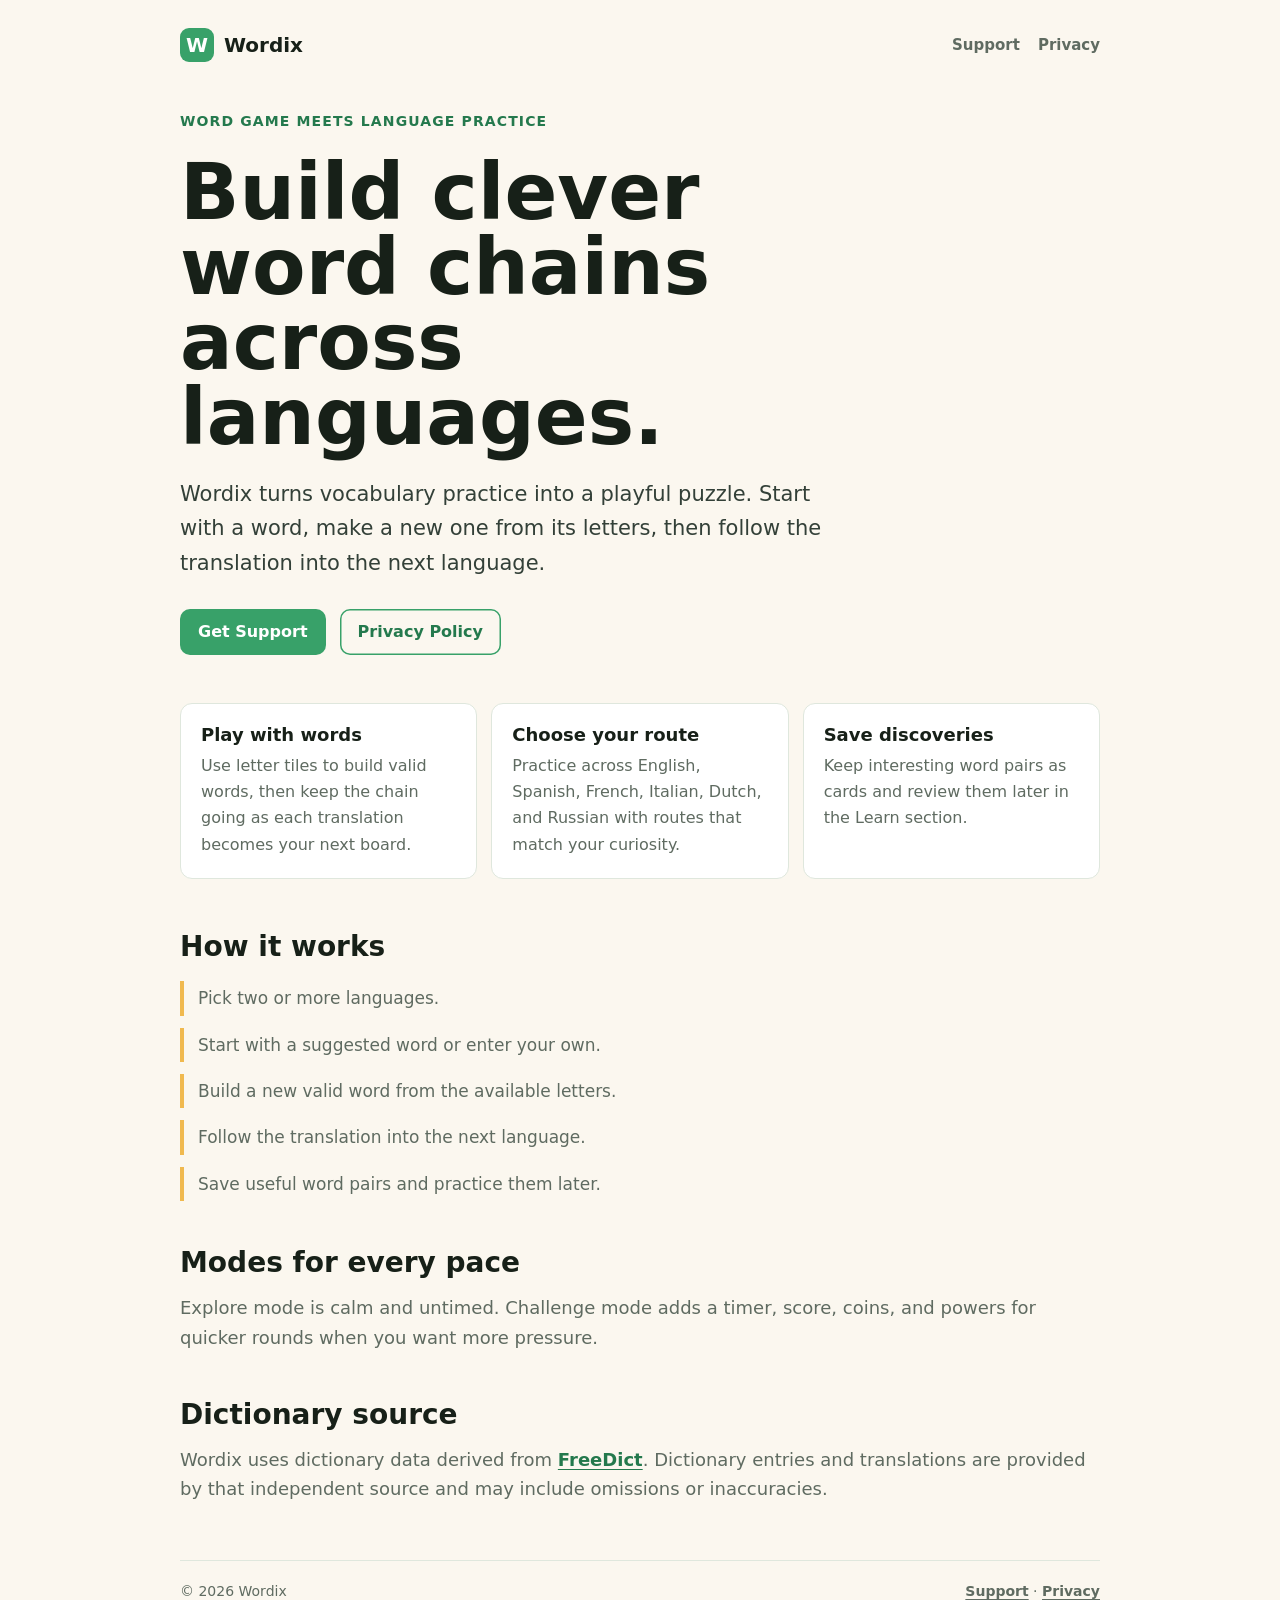
==== docs/index.html @ 248c31a6 "Create template support website" ====
<!doctype html>
<html lang="en">
  <head>
    <meta charset="utf-8" />
    <meta name="viewport" content="width=device-width, initial-scale=1" />
    <title>Wordix - Word Game and Vocabulary Practice</title>
    <meta
      name="description"
      content="Wordix is a playful word game for building word chains across languages, discovering translations, and saving new vocabulary for later." />
    <link rel="stylesheet" href="./styles.css" />
  </head>
  <body>
    <main class="page">
      <nav class="nav" aria-label="Main navigation">
        <a class="brand" href="./">
          <span class="mark" aria-hidden="true">W</span>
          Wordix
        </a>
        <div class="links">
          <a href="./support.html">Support</a>
          <a href="./privacy.html">Privacy</a>
        </div>
      </nav>

      <section class="hero">
        <p class="eyebrow">Word game meets language practice</p>
        <h1>Build clever word chains across languages.</h1>
        <p class="lead">
          Wordix turns vocabulary practice into a playful puzzle. Start with a word, make a new one
          from its letters, then follow the translation into the next language.
        </p>
        <div class="actions">
          <a class="button" href="./support.html">Get Support</a>
          <a class="button secondary" href="./privacy.html">Privacy Policy</a>
        </div>
      </section>

      <section class="grid" aria-label="Wordix highlights">
        <article class="card">
          <h3>Play with words</h3>
          <p>
            Use letter tiles to build valid words, then keep the chain going as each translation
            becomes your next board.
          </p>
        </article>
        <article class="card">
          <h3>Choose your route</h3>
          <p>
            Practice across English, Spanish, French, Italian, Dutch, and Russian with routes that
            match your curiosity.
          </p>
        </article>
        <article class="card">
          <h3>Save discoveries</h3>
          <p>Keep interesting word pairs as cards and review them later in the Learn section.</p>
        </article>
      </section>

      <section class="section">
        <h2>How it works</h2>
        <ul class="list">
          <li>Pick two or more languages.</li>
          <li>Start with a suggested word or enter your own.</li>
          <li>Build a new valid word from the available letters.</li>
          <li>Follow the translation into the next language.</li>
          <li>Save useful word pairs and practice them later.</li>
        </ul>
      </section>

      <section class="section">
        <h2>Modes for every pace</h2>
        <p>
          Explore mode is calm and untimed. Challenge mode adds a timer, score, coins, and powers
          for quicker rounds when you want more pressure.
        </p>
      </section>

      <section class="section">
        <h2>Dictionary source</h2>
        <p>
          Wordix uses dictionary data derived from
          <a href="https://freedict.org/">FreeDict</a>. Dictionary entries and translations are
          provided by that independent source and may include omissions or inaccuracies.
        </p>
      </section>

      <footer class="footer">
        <span>© 2026 Wordix</span>
        <span>
          <a href="./support.html">Support</a> ·
          <a href="./privacy.html">Privacy</a>
        </span>
      </footer>
    </main>
  </body>
</html>
---- docs/styles.css ----
:root {
  color-scheme: light;
  --bg: #fbf7ef;
  --panel: #ffffff;
  --text: #172018;
  --muted: #5f6b61;
  --green: #38a169;
  --green-dark: #24794d;
  --line: #dfe7dd;
  --gold: #f0b94f;
}

* {
  box-sizing: border-box;
}

html {
  font-family:
    Inter,
    ui-sans-serif,
    system-ui,
    -apple-system,
    BlinkMacSystemFont,
    'Segoe UI',
    sans-serif;
  background: var(--bg);
  color: var(--text);
}

body {
  margin: 0;
  min-height: 100vh;
}

a {
  color: var(--green-dark);
  font-weight: 700;
  text-decoration-thickness: 0.08em;
  text-underline-offset: 0.18em;
}

.page {
  width: min(100%, 960px);
  margin: 0 auto;
  padding: 28px 20px 48px;
}

.nav {
  display: flex;
  align-items: center;
  justify-content: space-between;
  gap: 18px;
  margin-bottom: 48px;
}

.brand {
  display: inline-flex;
  align-items: center;
  gap: 10px;
  color: var(--text);
  font-size: 20px;
  font-weight: 800;
  text-decoration: none;
}

.mark {
  display: grid;
  width: 34px;
  height: 34px;
  place-items: center;
  border-radius: 9px;
  background: var(--green);
  color: #fff;
  font-size: 20px;
  font-weight: 900;
}

.links {
  display: flex;
  align-items: center;
  gap: 18px;
  flex-wrap: wrap;
}

.links a {
  color: var(--muted);
  font-size: 15px;
  text-decoration: none;
}

.hero {
  display: grid;
  gap: 22px;
  margin-bottom: 48px;
}

.eyebrow {
  margin: 0;
  color: var(--green-dark);
  font-size: 14px;
  font-weight: 800;
  letter-spacing: 0.08em;
  text-transform: uppercase;
}

h1 {
  max-width: 760px;
  margin: 0;
  font-size: clamp(42px, 8vw, 78px);
  line-height: 0.96;
  letter-spacing: 0;
}

h2 {
  margin: 0 0 14px;
  font-size: 28px;
  line-height: 1.15;
}

h3 {
  margin: 0 0 8px;
  font-size: 18px;
}

p {
  margin: 0;
  color: var(--muted);
  font-size: 18px;
  line-height: 1.65;
}

.lead {
  max-width: 660px;
  color: #334038;
  font-size: 21px;
}

.actions {
  display: flex;
  align-items: center;
  gap: 14px;
  flex-wrap: wrap;
  margin-top: 6px;
}

.button {
  display: inline-flex;
  min-height: 46px;
  align-items: center;
  justify-content: center;
  border-radius: 10px;
  background: var(--green);
  color: #fff;
  padding: 0 18px;
  font-size: 16px;
  font-weight: 800;
  text-decoration: none;
}

.secondary {
  background: transparent;
  color: var(--green-dark);
  box-shadow: inset 0 0 0 1.5px var(--green);
}

.grid {
  display: grid;
  grid-template-columns: repeat(3, minmax(0, 1fr));
  gap: 14px;
  margin: 30px 0 52px;
}

.card {
  min-height: 170px;
  border: 1px solid var(--line);
  border-radius: 12px;
  background: var(--panel);
  padding: 20px;
}

.card p {
  font-size: 16px;
}

.section {
  margin: 46px 0;
}

.list {
  display: grid;
  gap: 12px;
  margin: 18px 0 0;
  padding: 0;
  list-style: none;
}

.list li {
  border-left: 4px solid var(--gold);
  padding: 4px 0 4px 14px;
  color: var(--muted);
  font-size: 17px;
  line-height: 1.55;
}

.support-box {
  border: 1px solid var(--line);
  border-radius: 12px;
  background: var(--panel);
  padding: 22px;
}

.support-box p + p {
  margin-top: 12px;
}

.footer {
  display: flex;
  justify-content: space-between;
  gap: 16px;
  border-top: 1px solid var(--line);
  margin-top: 56px;
  padding-top: 22px;
  color: var(--muted);
  font-size: 14px;
  flex-wrap: wrap;
}

.footer a {
  color: var(--muted);
  font-size: 14px;
}

@media (max-width: 720px) {
  .page {
    padding: 20px 16px 38px;
  }

  .nav {
    align-items: flex-start;
    flex-direction: column;
    margin-bottom: 36px;
  }

  .grid {
    grid-template-columns: 1fr;
  }

  p,
  .lead {
    font-size: 17px;
  }
}
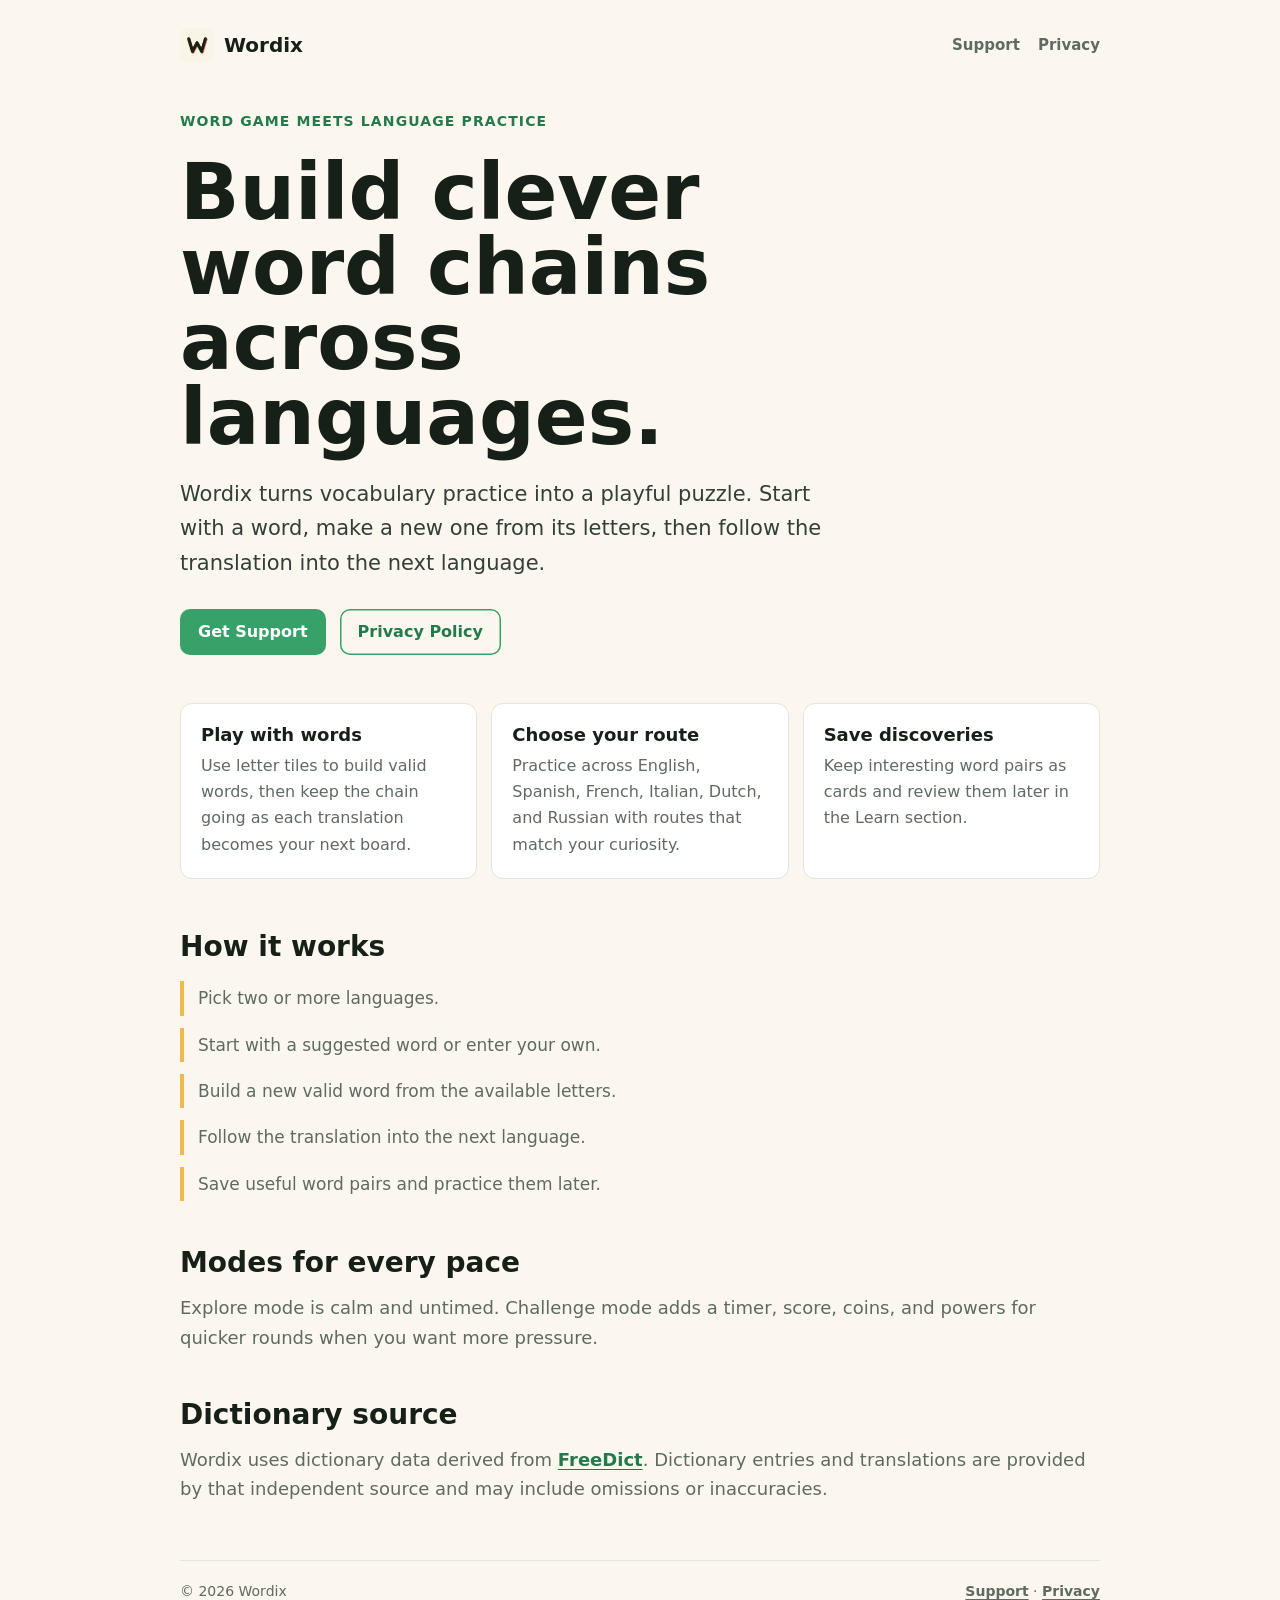
==== commit 03c96d57: "Update links and policy" ====
--- a/docs/index.html
+++ b/docs/index.html
@@ -7,13 +7,14 @@
     <meta
       name="description"
       content="Wordix is a playful word game for building word chains across languages, discovering translations, and saving new vocabulary for later." />
+    <link rel="icon" href="./icon.png" />
     <link rel="stylesheet" href="./styles.css" />
   </head>
   <body>
     <main class="page">
       <nav class="nav" aria-label="Main navigation">
         <a class="brand" href="./">
-          <span class="mark" aria-hidden="true">W</span>
+          <img class="mark" src="./icon.png" alt="" aria-hidden="true" />
           Wordix
         </a>
         <div class="links">
--- a/docs/styles.css
+++ b/docs/styles.css
@@ -64,15 +64,11 @@
 }
 
 .mark {
-  display: grid;
   width: 34px;
   height: 34px;
-  place-items: center;
-  border-radius: 9px;
-  background: var(--green);
-  color: #fff;
-  font-size: 20px;
-  font-weight: 900;
+  display: block;
+  border-radius: 8px;
+  object-fit: cover;
 }
 
 .links {
